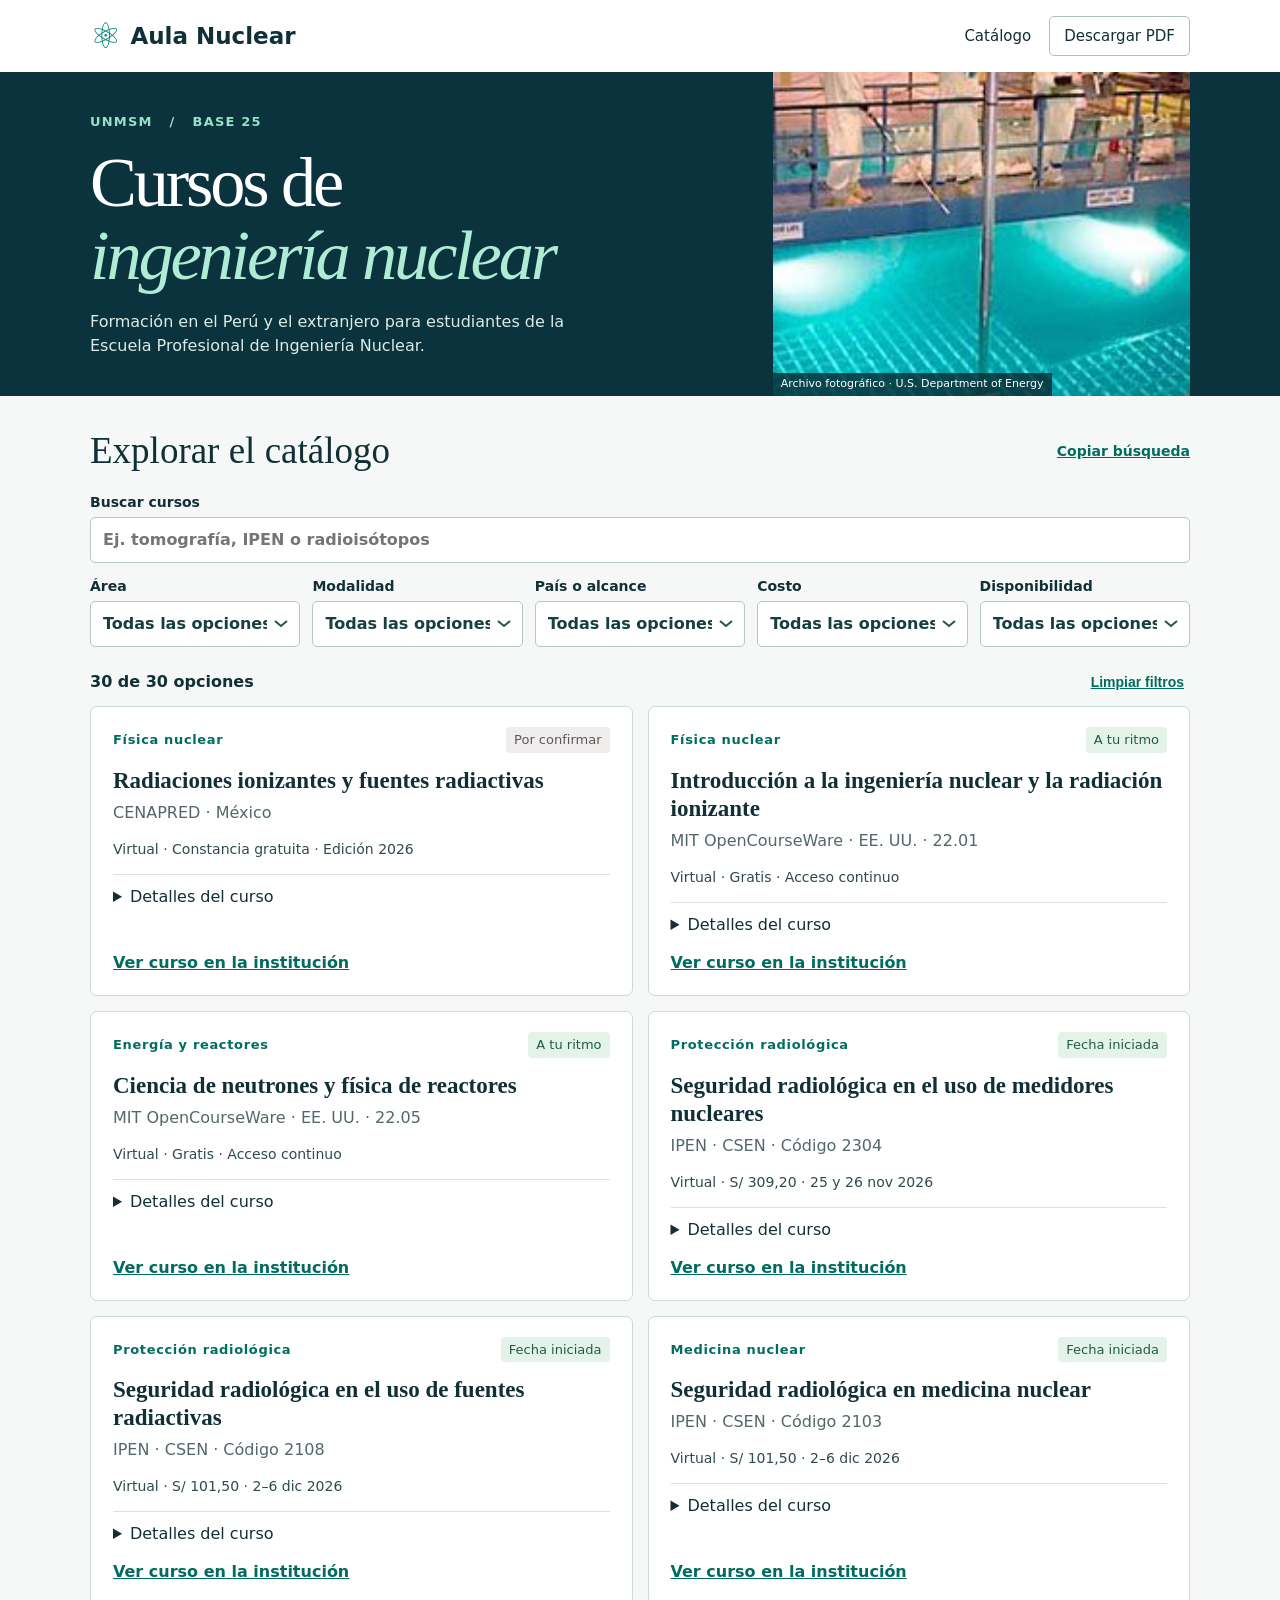
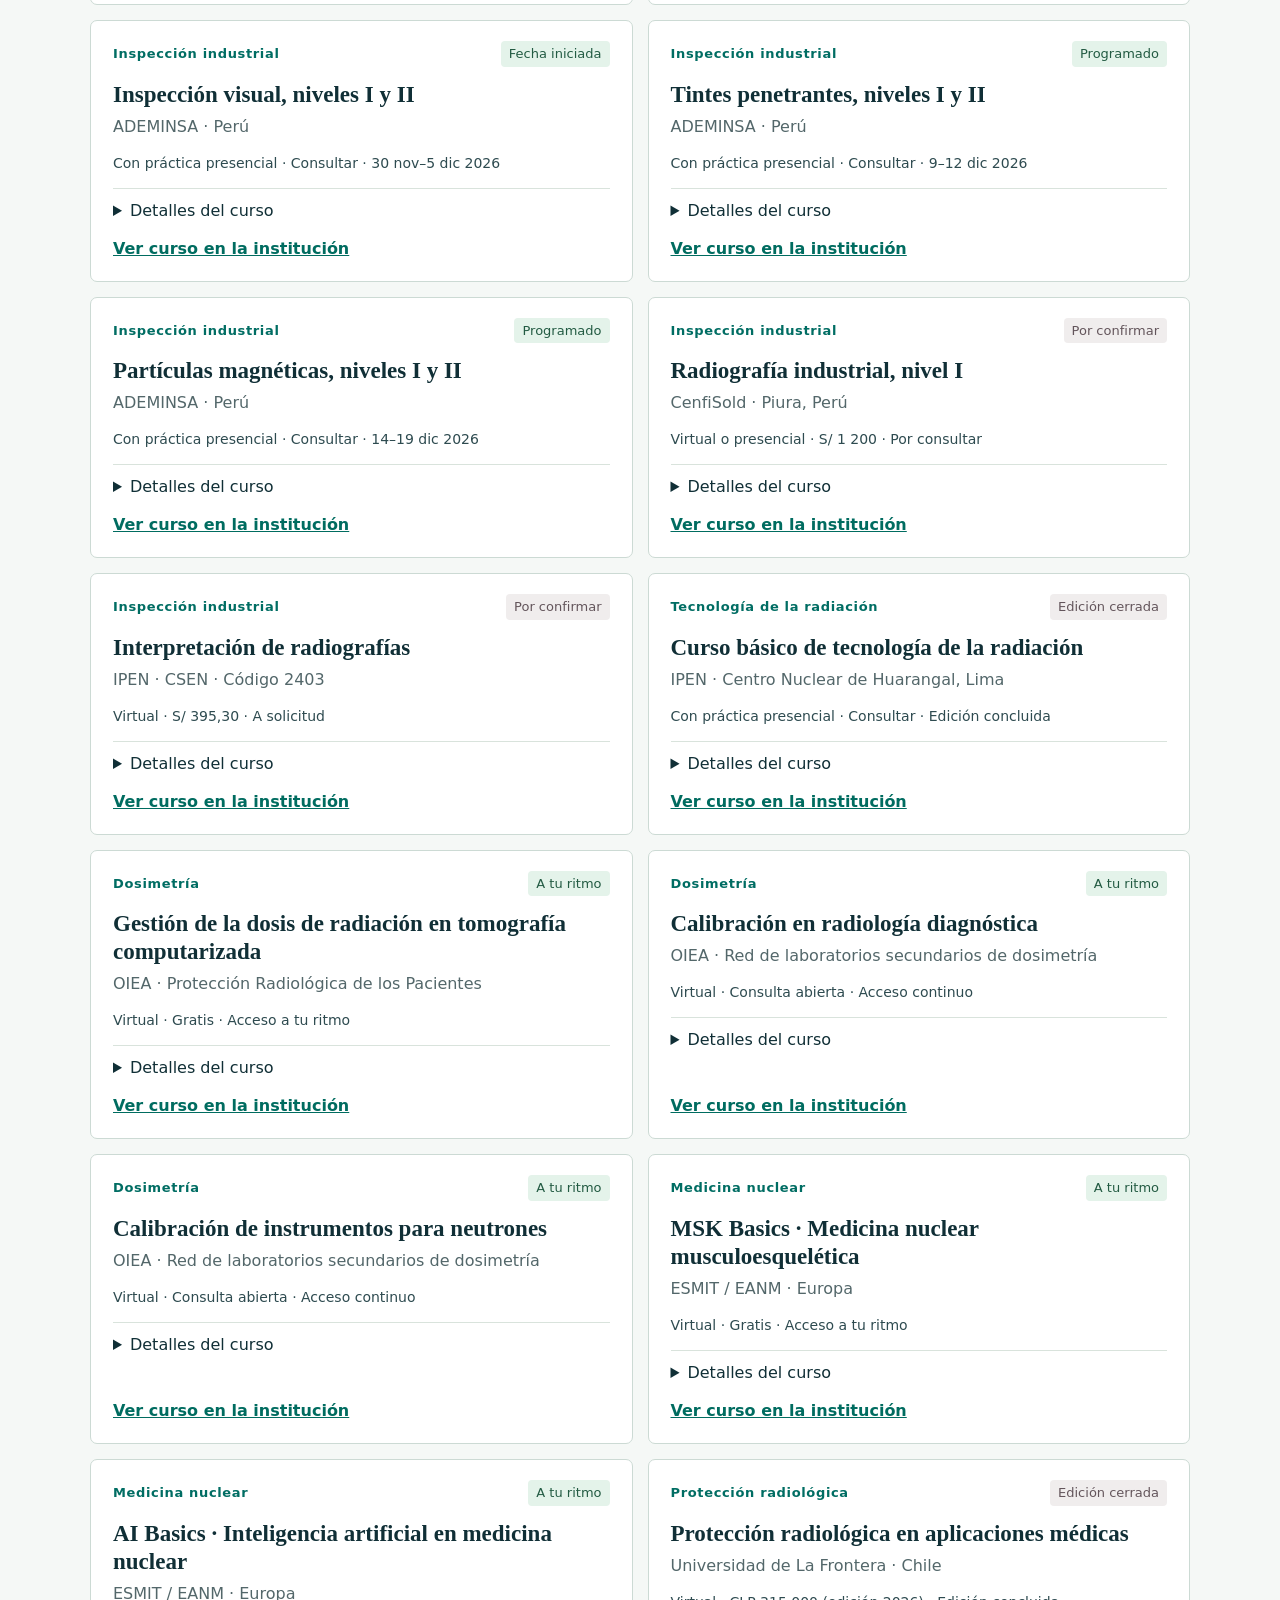
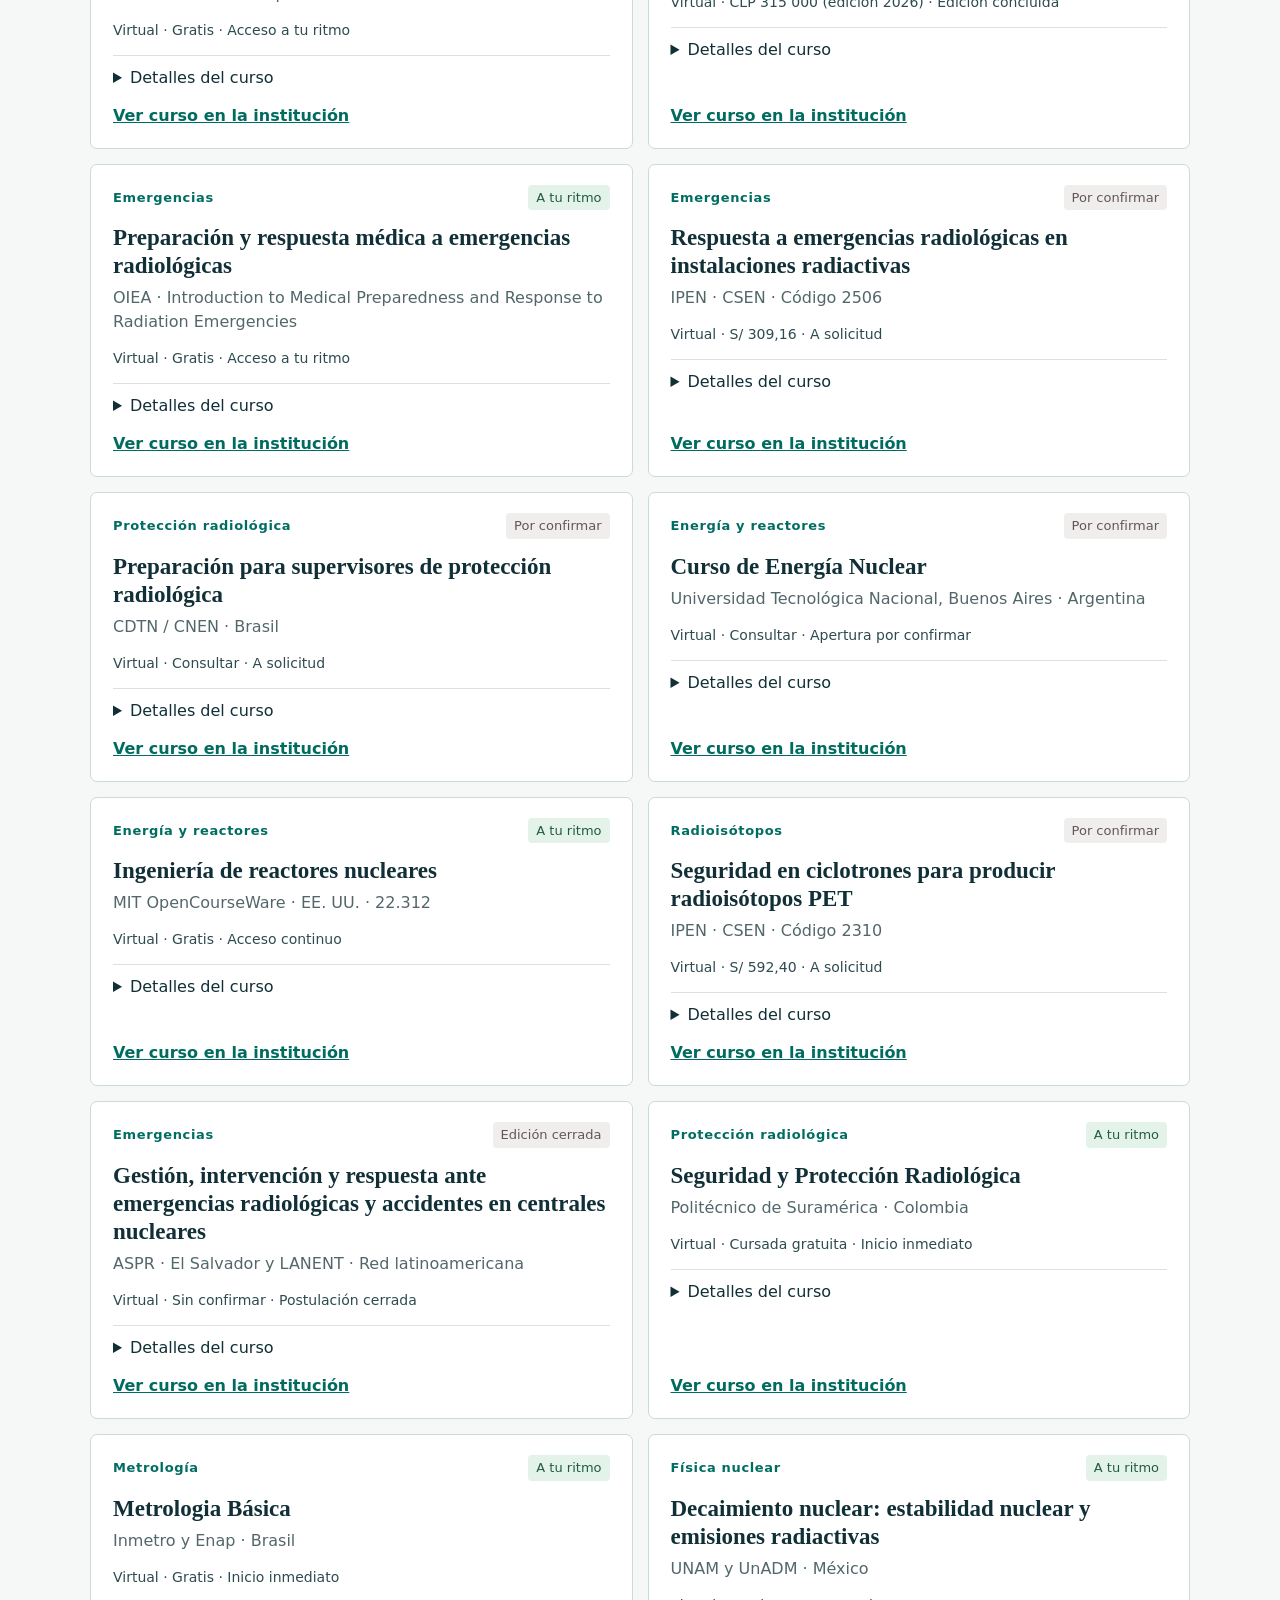
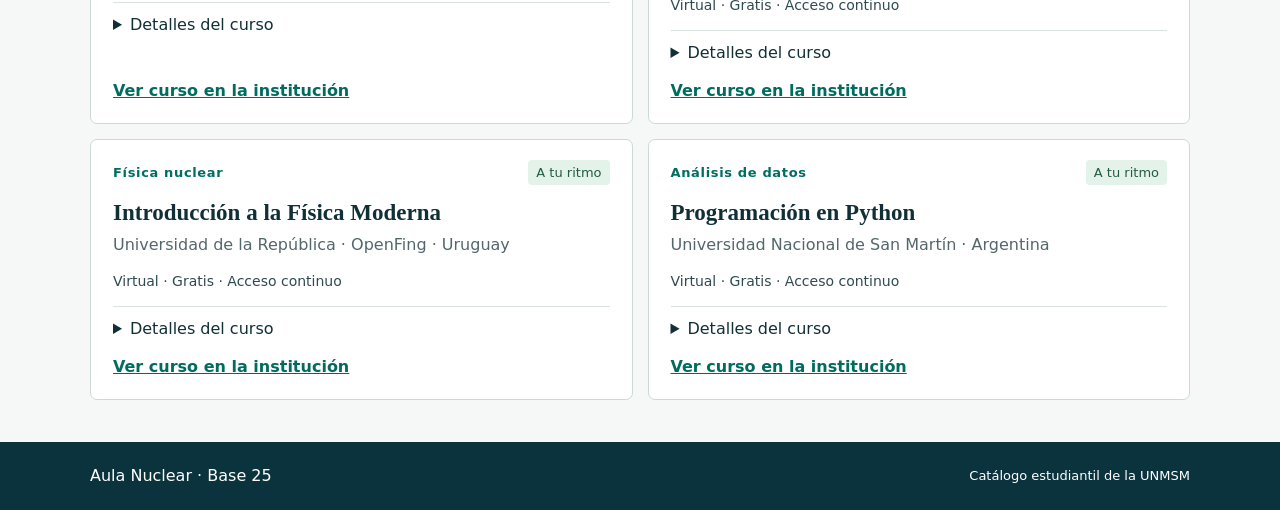
==== site/aula-nuclear/index.html @ 72f8f163 "Publicar el catálogo de cursos de Aula Nuclear · Base 25" ====
<!doctype html><html lang="es"><meta charset="utf-8"><meta name="viewport" content="width=device-width,initial-scale=1"><meta name="theme-color" content="#0b333e"><title>Aula Nuclear · Base 25 UNMSM</title><link rel="stylesheet" href="style.css">
<header><div class="wrap nav"><a href="./" class="brand"><span aria-hidden="true">⚛</span>Aula Nuclear</a><div><a href="#catalogo">Catálogo</a><a class="pdf" href="catalogo.pdf" download>Descargar PDF</a></div></div></header>
<main><section class="hero"><div class="wrap split"><div class="intro"><p class="kicker">UNMSM &nbsp; / &nbsp; BASE 25</p><h1>Cursos de<br><em>ingeniería nuclear</em></h1><p class="lead">Formación en el Perú y el extranjero para estudiantes de la Escuela Profesional de Ingeniería Nuclear.</p></div><figure><img src="pool.jpg" alt="Personal en una instalación nuclear junto a una piscina de combustible"><figcaption>Archivo fotográfico · U.S. Department of Energy</figcaption></figure></div></section>
<section class="wrap content" id="catalogo"><div class="heading"><h2>Explorar el catálogo</h2><a id="share" href="#catalogo">Copiar búsqueda</a></div><label class="query">Buscar cursos<input id="q" type="search" placeholder="Ej. tomografía, IPEN o radioisótopos" autocomplete="off"></label><div class="filters" id="filters"></div><div class="summary"><strong id="count" aria-live="polite">Cargando cursos…</strong><button id="clear">Limpiar filtros</button></div><div id="cards"></div><p id="feedback" role="status"></p></section></main><footer><div class="wrap">Aula Nuclear · Base 25 <span>Catálogo estudiantil de la UNMSM</span></div></footer>
<template id="card"><article><div class="meta"><span class="topic"></span><span class="status"></span></div><h3></h3><p class="org"></p><div class="facts"></div><details><summary>Detalles del curso</summary><p class="when"></p><p class="detail"></p><small></small></details><a class="go" target="_blank" rel="noopener">Ver curso en la institución</a></article></template><script type="module" src="app.js"></script></html>
---- site/aula-nuclear/style.css ----
*{box-sizing:border-box}html{scroll-behavior:smooth}body{margin:0;color:#102f36;background:#f5f8f6;font:16px/1.5 "DM Sans",system-ui,sans-serif}a{color:inherit}.wrap{max-width:1160px;margin:auto;padding:0 30px}.nav,.nav>div,.heading,.summary,.meta,footer .wrap{display:flex;align-items:center;justify-content:space-between;gap:18px}.nav{min-height:72px}.nav a{text-decoration:none;font-size:15px}.nav .brand{font-weight:750;font-size:23px;display:flex;align-items:center;gap:9px}.brand span{font-size:35px;color:#008378}.pdf{border:1px solid #aac0b9;border-radius:5px;padding:8px 14px}header{background:white}.hero{background:#0b333e;color:white}.split{display:grid;grid-template-columns:1.22fr .78fr;gap:30px}.intro{padding:40px 0 38px}.kicker,.topic{font-weight:750;letter-spacing:.09em;font-size:13px;color:#98e0c8}.kicker{margin:0 0 14px}h1,h2{font-family:Georgia,serif;font-weight:400;line-height:1.04}h1{font-size:clamp(42px,5.5vw,76px);margin:0;letter-spacing:-.045em}h1 em{font-weight:400;color:#b0ebd6}.lead{max-width:525px;color:#dbebe7;margin:18px 0 0}.split figure{margin:0;position:relative;overflow:hidden;background:#125465}.split img{display:block;width:100%;height:100%;position:absolute;object-fit:cover;object-position:50% 42%}figcaption{position:absolute;bottom:0;background:#092c35cc;font-size:11px;color:#fff;padding:3px 8px}.content{padding-top:36px;padding-bottom:42px}.heading h2{font-size:37px;margin:0}.heading a,.go,#clear{font-weight:650;color:#006c60}.query,.filters label{font-size:14px;font-weight:650}.query{display:block;margin-top:22px}input,select{font:inherit;font-size:16px;color:#173e42;background:white;border:1px solid #b6c8c3;border-radius:5px;padding:10px 12px;width:100%;margin-top:4px;min-height:45px}select{appearance:none;background:white url("data:image/svg+xml,%3Csvg xmlns='http://www.w3.org/2000/svg' width='16' height='10'%3E%3Cpath d='m2 2 6 5 6-5' fill='none' stroke='%23295350' stroke-width='2'/%3E%3C/svg%3E") no-repeat right 10px center;padding-right:32px}.filters{display:grid;grid-template-columns:repeat(5,minmax(0,1fr));gap:12px;margin-top:13px}.summary{margin:23px 0 12px}.summary button{background:transparent;border:0;font-size:14px;cursor:pointer;text-decoration:underline}#cards{display:grid;grid-template-columns:repeat(2,minmax(0,1fr));gap:15px}article{background:white;border:1px solid #ccdad4;border-radius:7px;padding:20px 22px;display:flex;flex-direction:column}.topic{color:#006d63;letter-spacing:.05em}.status{border-radius:4px;background:#e4f3ea;color:#235b43;font-size:13px;padding:3px 8px;text-align:center}.status.closed{background:#f0eded;color:#63555b}h3{font:600 23px/1.22 Georgia,serif;margin:14px 0 6px}.org{margin:0;color:#53676a}.facts{margin:14px 0;color:#2e4b50;font-size:14px}.go{margin-top:auto;padding-top:14px}details{border-top:1px solid #d9e3dc;padding-top:10px}summary{cursor:pointer}footer{padding:22px 0;background:#0b333e;color:white}footer span{font-size:13px}.heading a{font-size:14px}#feedback:empty{display:none}:focus-visible{outline:3px solid #07887b;outline-offset:2px}@media(max-width:720px){.wrap{padding-left:18px;padding-right:18px}.nav{min-height:58px}.nav>div>a:first-child{display:none}.split{grid-template-columns:1.6fr 1fr;gap:10px;padding-right:0}.intro{padding:24px 0}.lead{font-size:14px}.split figcaption{font-size:9px}h1{font-size:37px}.filters{grid-template-columns:1fr 1fr}.heading h2{font-size:30px}#cards{grid-template-columns:1fr}.content{padding-top:25px}.topic{font-size:12px}.pdf{padding:6px 9px}.nav .brand{font-size:20px}footer .wrap{display:block}footer span{display:block}}
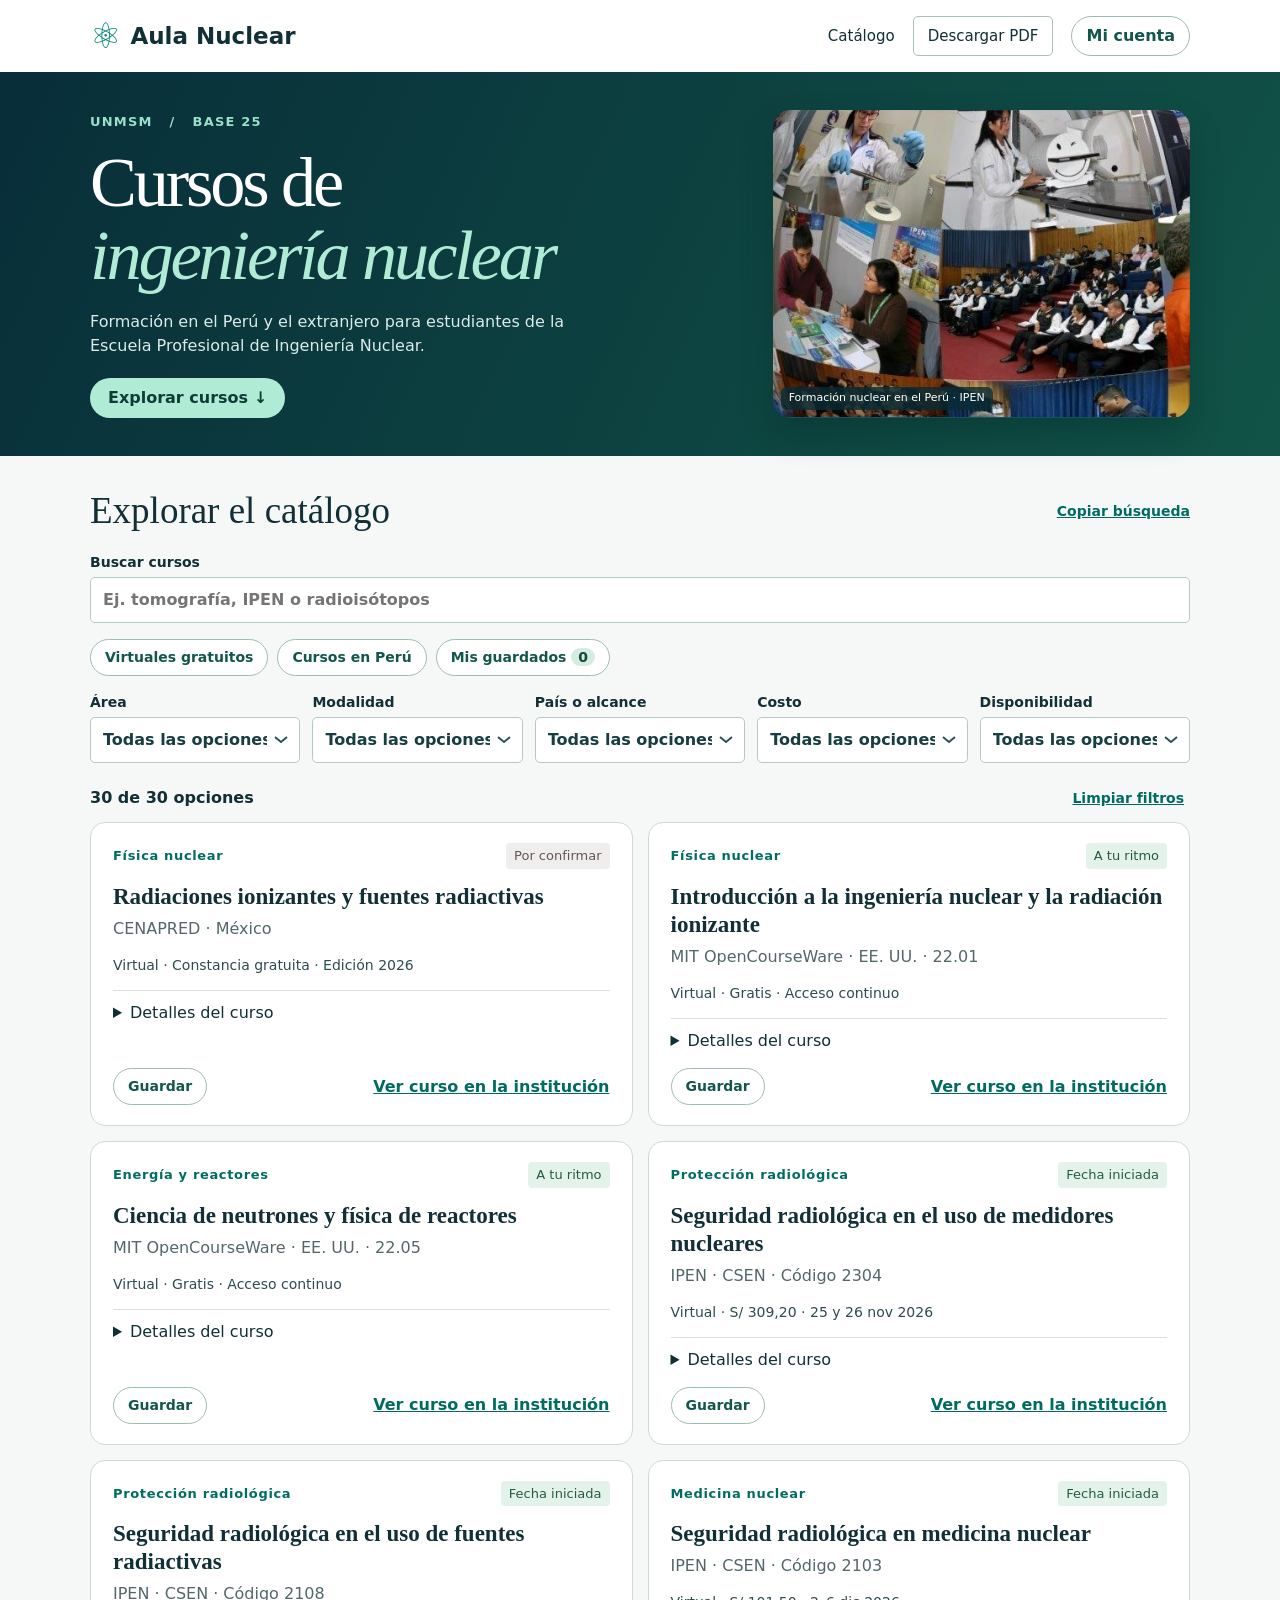
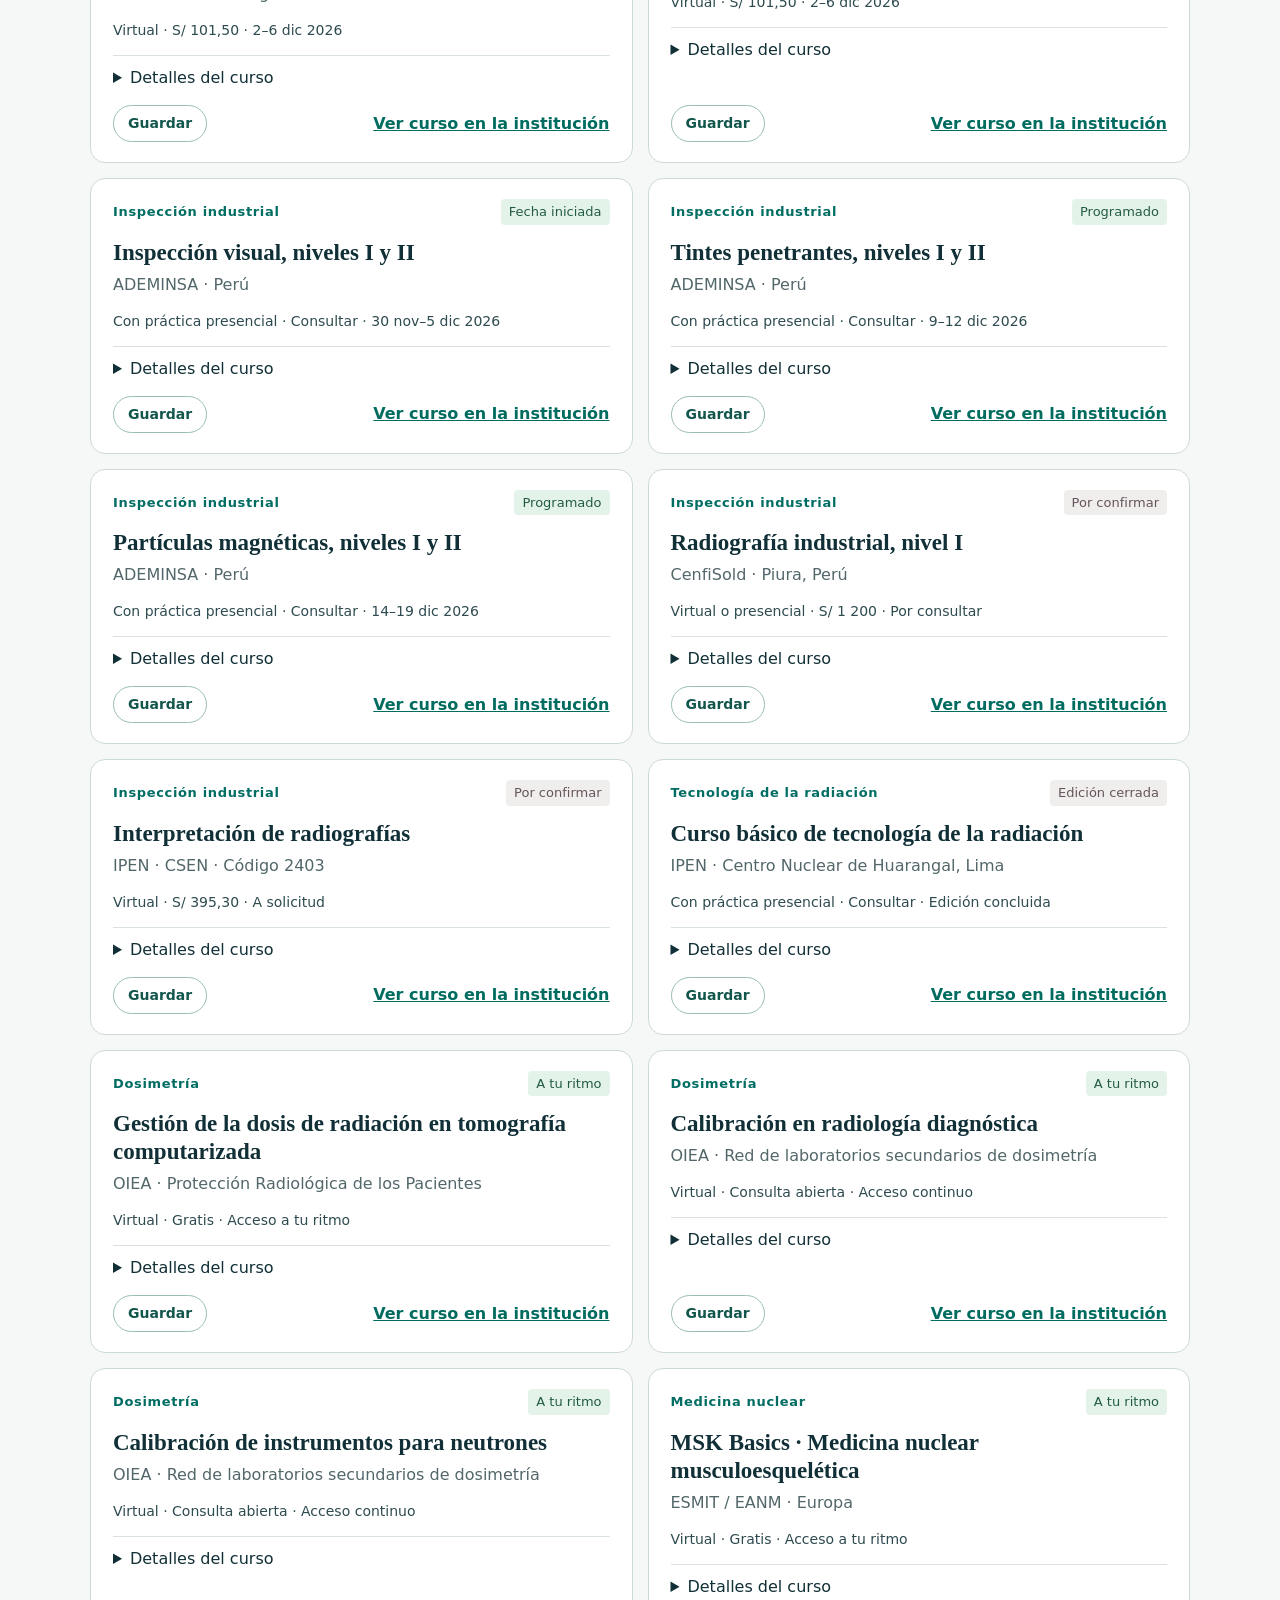
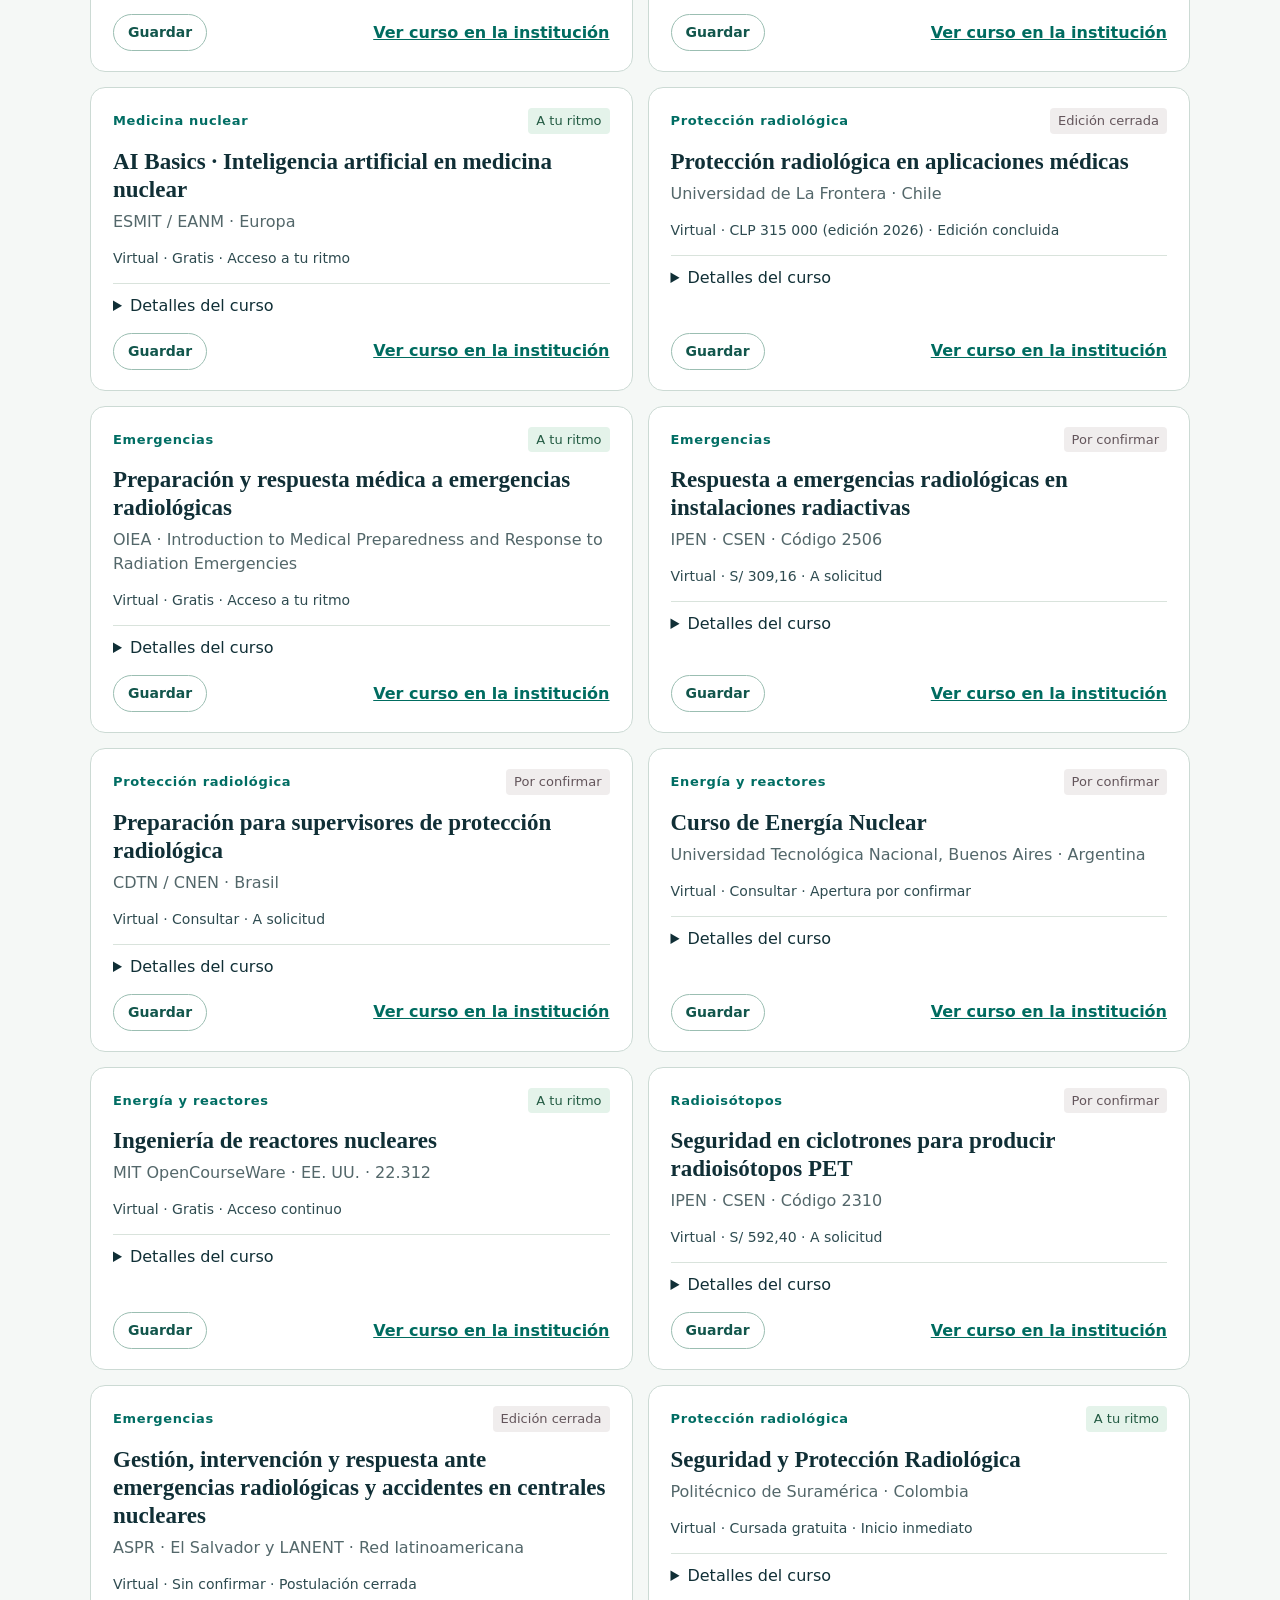
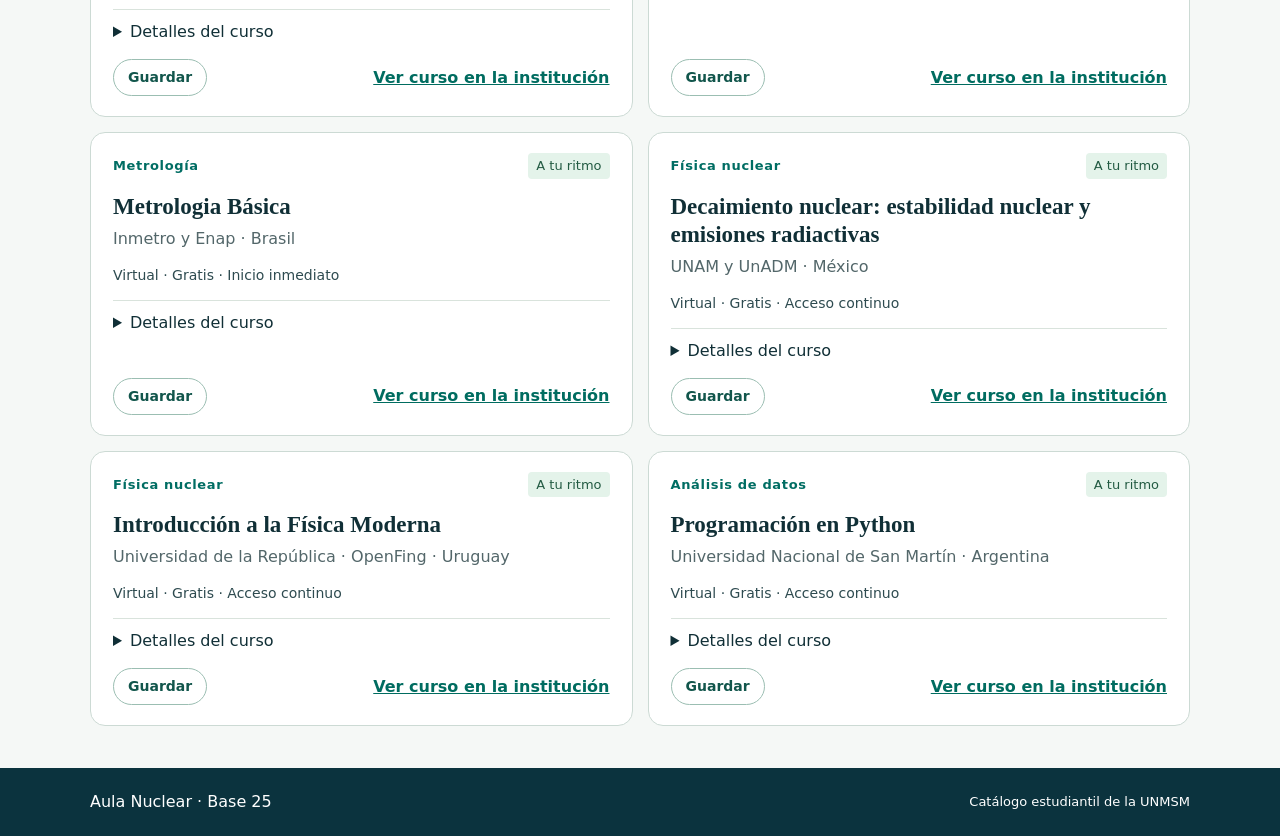
==== commit ab602d13: "Actualizar el banner y añadir animaciones, guardados y acceso opcional con Google" ====
--- a/site/aula-nuclear/index.html
+++ b/site/aula-nuclear/index.html
@@ -1,5 +1,6 @@
 <!doctype html><html lang="es"><meta charset="utf-8"><meta name="viewport" content="width=device-width,initial-scale=1"><meta name="theme-color" content="#0b333e"><title>Aula Nuclear · Base 25 UNMSM</title><link rel="stylesheet" href="style.css">
-<header><div class="wrap nav"><a href="./" class="brand"><span aria-hidden="true">⚛</span>Aula Nuclear</a><div><a href="#catalogo">Catálogo</a><a class="pdf" href="catalogo.pdf" download>Descargar PDF</a></div></div></header>
-<main><section class="hero"><div class="wrap split"><div class="intro"><p class="kicker">UNMSM &nbsp; / &nbsp; BASE 25</p><h1>Cursos de<br><em>ingeniería nuclear</em></h1><p class="lead">Formación en el Perú y el extranjero para estudiantes de la Escuela Profesional de Ingeniería Nuclear.</p></div><figure><img src="pool.jpg" alt="Personal en una instalación nuclear junto a una piscina de combustible"><figcaption>Archivo fotográfico · U.S. Department of Energy</figcaption></figure></div></section>
-<section class="wrap content" id="catalogo"><div class="heading"><h2>Explorar el catálogo</h2><a id="share" href="#catalogo">Copiar búsqueda</a></div><label class="query">Buscar cursos<input id="q" type="search" placeholder="Ej. tomografía, IPEN o radioisótopos" autocomplete="off"></label><div class="filters" id="filters"></div><div class="summary"><strong id="count" aria-live="polite">Cargando cursos…</strong><button id="clear">Limpiar filtros</button></div><div id="cards"></div><p id="feedback" role="status"></p></section></main><footer><div class="wrap">Aula Nuclear · Base 25 <span>Catálogo estudiantil de la UNMSM</span></div></footer>
-<template id="card"><article><div class="meta"><span class="topic"></span><span class="status"></span></div><h3></h3><p class="org"></p><div class="facts"></div><details><summary>Detalles del curso</summary><p class="when"></p><p class="detail"></p><small></small></details><a class="go" target="_blank" rel="noopener">Ver curso en la institución</a></article></template><script type="module" src="app.js"></script></html>
+<header><div class="wrap nav"><a href="./" class="brand"><span aria-hidden="true">⚛</span>Aula Nuclear</a><div><a href="#catalogo">Catálogo</a><a class="pdf" href="catalogo.pdf" download>Descargar PDF</a><button id="account-button" class="pill">Mi cuenta</button></div></div></header>
+<main><section class="hero"><div class="wrap split"><div class="intro"><p class="kicker">UNMSM &nbsp; / &nbsp; BASE 25</p><h1>Cursos de<br><em>ingeniería nuclear</em></h1><p class="lead">Formación en el Perú y el extranjero para estudiantes de la Escuela Profesional de Ingeniería Nuclear.</p><a class="explore" href="#catalogo">Explorar cursos ↓</a></div><figure><img src="formacion-ipen.jpg" alt="Mosaico de prácticas de laboratorio y actividades de formación del IPEN"><figcaption>Formación nuclear en el Perú · IPEN</figcaption></figure></div></section>
+<section class="wrap content" id="catalogo"><div class="heading"><h2>Explorar el catálogo</h2><a id="share" href="#catalogo">Copiar búsqueda</a></div><label class="query">Buscar cursos<input id="q" type="search" placeholder="Ej. tomografía, IPEN o radioisótopos" autocomplete="off"></label><div class="presets" aria-label="Selecciones rápidas"><button data-preset="virtual">Virtuales gratuitos</button><button data-preset="peru">Cursos en Perú</button><button id="saved-only" aria-pressed="false">Mis guardados <span id="saved-count">0</span></button></div><div class="filters" id="filters"></div><div class="summary"><strong id="count" aria-live="polite">Cargando cursos…</strong><button id="clear">Limpiar filtros</button></div><div id="cards"></div><p id="feedback" role="status"></p></section></main><footer><div class="wrap">Aula Nuclear · Base 25 <span>Catálogo estudiantil de la UNMSM</span></div></footer>
+<template id="card"><article><div class="meta"><span class="topic"></span><span class="status"></span></div><h3></h3><p class="org"></p><div class="facts"></div><details><summary>Detalles del curso</summary><p class="when"></p><p class="detail"></p><small></small></details><div class="actions"><button class="save" aria-pressed="false">Guardar</button><a class="go" target="_blank" rel="noopener">Ver curso en la institución</a></div></article></template><dialog id="cuenta" aria-labelledby="account-title"><div class="dialog-head"><h2 id="account-title">Mi cuenta</h2><button id="close-account" aria-label="Cerrar">×</button></div><p id="auth-message" role="status">El ingreso con Google está pendiente de activación. Ya puedes guardar cursos en este dispositivo como visitante.</p><button id="google" disabled>Continuar con Google</button><button id="sign-out" hidden>Cerrar sesión</button></dialog><script type="module" src="account.js"></script><script type="module" src="app.js"></script></html>
+
--- a/site/aula-nuclear/style.css
+++ b/site/aula-nuclear/style.css
@@ -1 +1,8 @@
 *{box-sizing:border-box}html{scroll-behavior:smooth}body{margin:0;color:#102f36;background:#f5f8f6;font:16px/1.5 "DM Sans",system-ui,sans-serif}a{color:inherit}.wrap{max-width:1160px;margin:auto;padding:0 30px}.nav,.nav>div,.heading,.summary,.meta,footer .wrap{display:flex;align-items:center;justify-content:space-between;gap:18px}.nav{min-height:72px}.nav a{text-decoration:none;font-size:15px}.nav .brand{font-weight:750;font-size:23px;display:flex;align-items:center;gap:9px}.brand span{font-size:35px;color:#008378}.pdf{border:1px solid #aac0b9;border-radius:5px;padding:8px 14px}header{background:white}.hero{background:#0b333e;color:white}.split{display:grid;grid-template-columns:1.22fr .78fr;gap:30px}.intro{padding:40px 0 38px}.kicker,.topic{font-weight:750;letter-spacing:.09em;font-size:13px;color:#98e0c8}.kicker{margin:0 0 14px}h1,h2{font-family:Georgia,serif;font-weight:400;line-height:1.04}h1{font-size:clamp(42px,5.5vw,76px);margin:0;letter-spacing:-.045em}h1 em{font-weight:400;color:#b0ebd6}.lead{max-width:525px;color:#dbebe7;margin:18px 0 0}.split figure{margin:0;position:relative;overflow:hidden;background:#125465}.split img{display:block;width:100%;height:100%;position:absolute;object-fit:cover;object-position:50% 42%}figcaption{position:absolute;bottom:0;background:#092c35cc;font-size:11px;color:#fff;padding:3px 8px}.content{padding-top:36px;padding-bottom:42px}.heading h2{font-size:37px;margin:0}.heading a,.go,#clear{font-weight:650;color:#006c60}.query,.filters label{font-size:14px;font-weight:650}.query{display:block;margin-top:22px}input,select{font:inherit;font-size:16px;color:#173e42;background:white;border:1px solid #b6c8c3;border-radius:5px;padding:10px 12px;width:100%;margin-top:4px;min-height:45px}select{appearance:none;background:white url("data:image/svg+xml,%3Csvg xmlns='http://www.w3.org/2000/svg' width='16' height='10'%3E%3Cpath d='m2 2 6 5 6-5' fill='none' stroke='%23295350' stroke-width='2'/%3E%3C/svg%3E") no-repeat right 10px center;padding-right:32px}.filters{display:grid;grid-template-columns:repeat(5,minmax(0,1fr));gap:12px;margin-top:13px}.summary{margin:23px 0 12px}.summary button{background:transparent;border:0;font-size:14px;cursor:pointer;text-decoration:underline}#cards{display:grid;grid-template-columns:repeat(2,minmax(0,1fr));gap:15px}article{background:white;border:1px solid #ccdad4;border-radius:7px;padding:20px 22px;display:flex;flex-direction:column}.topic{color:#006d63;letter-spacing:.05em}.status{border-radius:4px;background:#e4f3ea;color:#235b43;font-size:13px;padding:3px 8px;text-align:center}.status.closed{background:#f0eded;color:#63555b}h3{font:600 23px/1.22 Georgia,serif;margin:14px 0 6px}.org{margin:0;color:#53676a}.facts{margin:14px 0;color:#2e4b50;font-size:14px}.go{margin-top:auto;padding-top:14px}details{border-top:1px solid #d9e3dc;padding-top:10px}summary{cursor:pointer}footer{padding:22px 0;background:#0b333e;color:white}footer span{font-size:13px}.heading a{font-size:14px}#feedback:empty{display:none}:focus-visible{outline:3px solid #07887b;outline-offset:2px}@media(max-width:720px){.wrap{padding-left:18px;padding-right:18px}.nav{min-height:58px}.nav>div>a:first-child{display:none}.split{grid-template-columns:1.6fr 1fr;gap:10px;padding-right:0}.intro{padding:24px 0}.lead{font-size:14px}.split figcaption{font-size:9px}h1{font-size:37px}.filters{grid-template-columns:1fr 1fr}.heading h2{font-size:30px}#cards{grid-template-columns:1fr}.content{padding-top:25px}.topic{font-size:12px}.pdf{padding:6px 9px}.nav .brand{font-size:20px}footer .wrap{display:block}footer span{display:block}}
+
+
+button{font:inherit;cursor:pointer}.pill,.presets button,.save,.dialog-head button,#google,#sign-out{border:1px solid #9bbeb2;background:white;color:#12564c;border-radius:999px;padding:7px 14px;font-weight:650}.hero{background:linear-gradient(115deg,#082e39,#115347)}.split{align-items:center}.split figure{border-radius:18px;min-height:225px;height:80%;box-shadow:0 16px 32px #04282355}.split img{object-position:center;animation:banner-in 1s ease-out both}figcaption{bottom:8px;left:8px;border-radius:6px}.explore{display:inline-block;margin-top:20px;padding:8px 18px;background:#b0ebd6;color:#103c38;border-radius:99px;text-decoration:none;font-weight:700}.intro{animation:intro-in .6s ease-out both}.presets,.actions,.dialog-head{display:flex;align-items:center;gap:9px;flex-wrap:wrap}.presets{margin:16px 0}.presets button,.save{font-size:14px}.presets [aria-pressed=true],.save[aria-pressed=true]{background:#116152;color:#fff}.presets span{background:#d5ece1;color:#14483c;padding:1px 7px;border-radius:9px}.actions{margin-top:auto;padding-top:15px;justify-content:space-between}.actions .go{margin:0;padding:0}.save:active,.presets button:active{transform:scale(.95)}article{border-radius:15px;animation:card-in .32s ease-out var(--delay,0ms) backwards;transition:box-shadow .2s,translate .2s}details[open] p{animation:intro-in .22s ease-out}.dialog-head{justify-content:space-between}.dialog-head h2{font-size:32px;margin:0}.dialog-head button{font-size:20px}dialog{border:1px solid #bdd0c9;width:min(410px,92vw);padding:24px;border-radius:18px;color:#133d3c}dialog[open]{animation:intro-in .22s ease-out}dialog::backdrop{background:#062b32a8}#google:disabled{color:#566560;background:#edf1ee;cursor:default}
+@media(hover:hover){article:hover{translate:0 -3px;box-shadow:0 10px 24px #214b3f15}.explore:hover,.pill:hover,.presets button:hover,.save:hover{box-shadow:0 0 0 2px #76b7a4}}
+@keyframes card-in{from{opacity:0;transform:translateY(9px)}to{opacity:1;transform:none}}@keyframes banner-in{from{transform:scale(1.06);opacity:.65}to{transform:none;opacity:1}}@keyframes intro-in{from{opacity:0;transform:translateY(5px)}to{opacity:1;transform:none}}
+@media(max-width:720px){.split{display:flex;flex-direction:column;align-items:stretch;gap:0;padding-right:18px;padding-bottom:18px}.split figure{min-height:0;height:auto;aspect-ratio:2.3}.nav>div{gap:5px}.nav .pdf{font-size:13px}.pill{padding:6px 10px;font-size:14px}.intro{padding-bottom:18px}.presets{gap:6px}.presets button{padding:7px 10px}.nav{gap:4px}}
+@media(prefers-reduced-motion:reduce){*,*::before,*::after{animation:none!important;transition:none!important;scroll-behavior:auto!important;translate:none!important}}
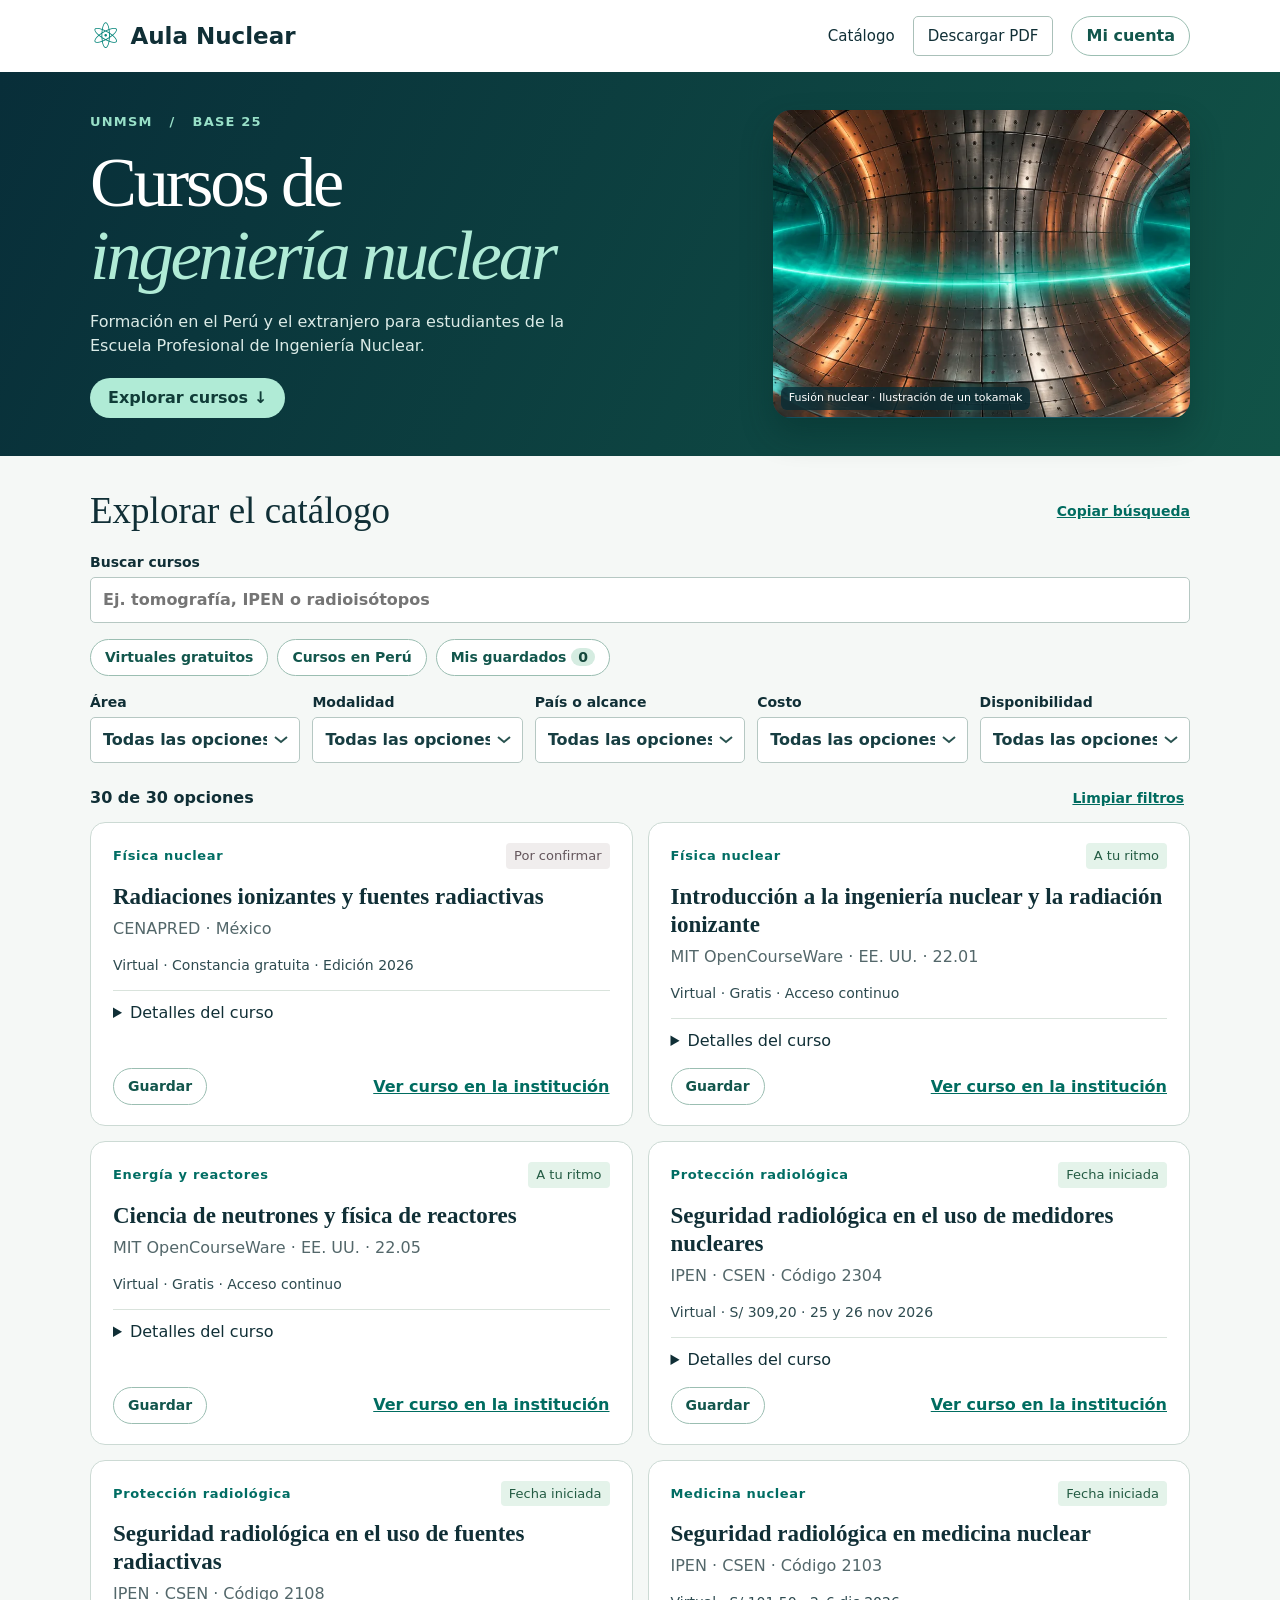
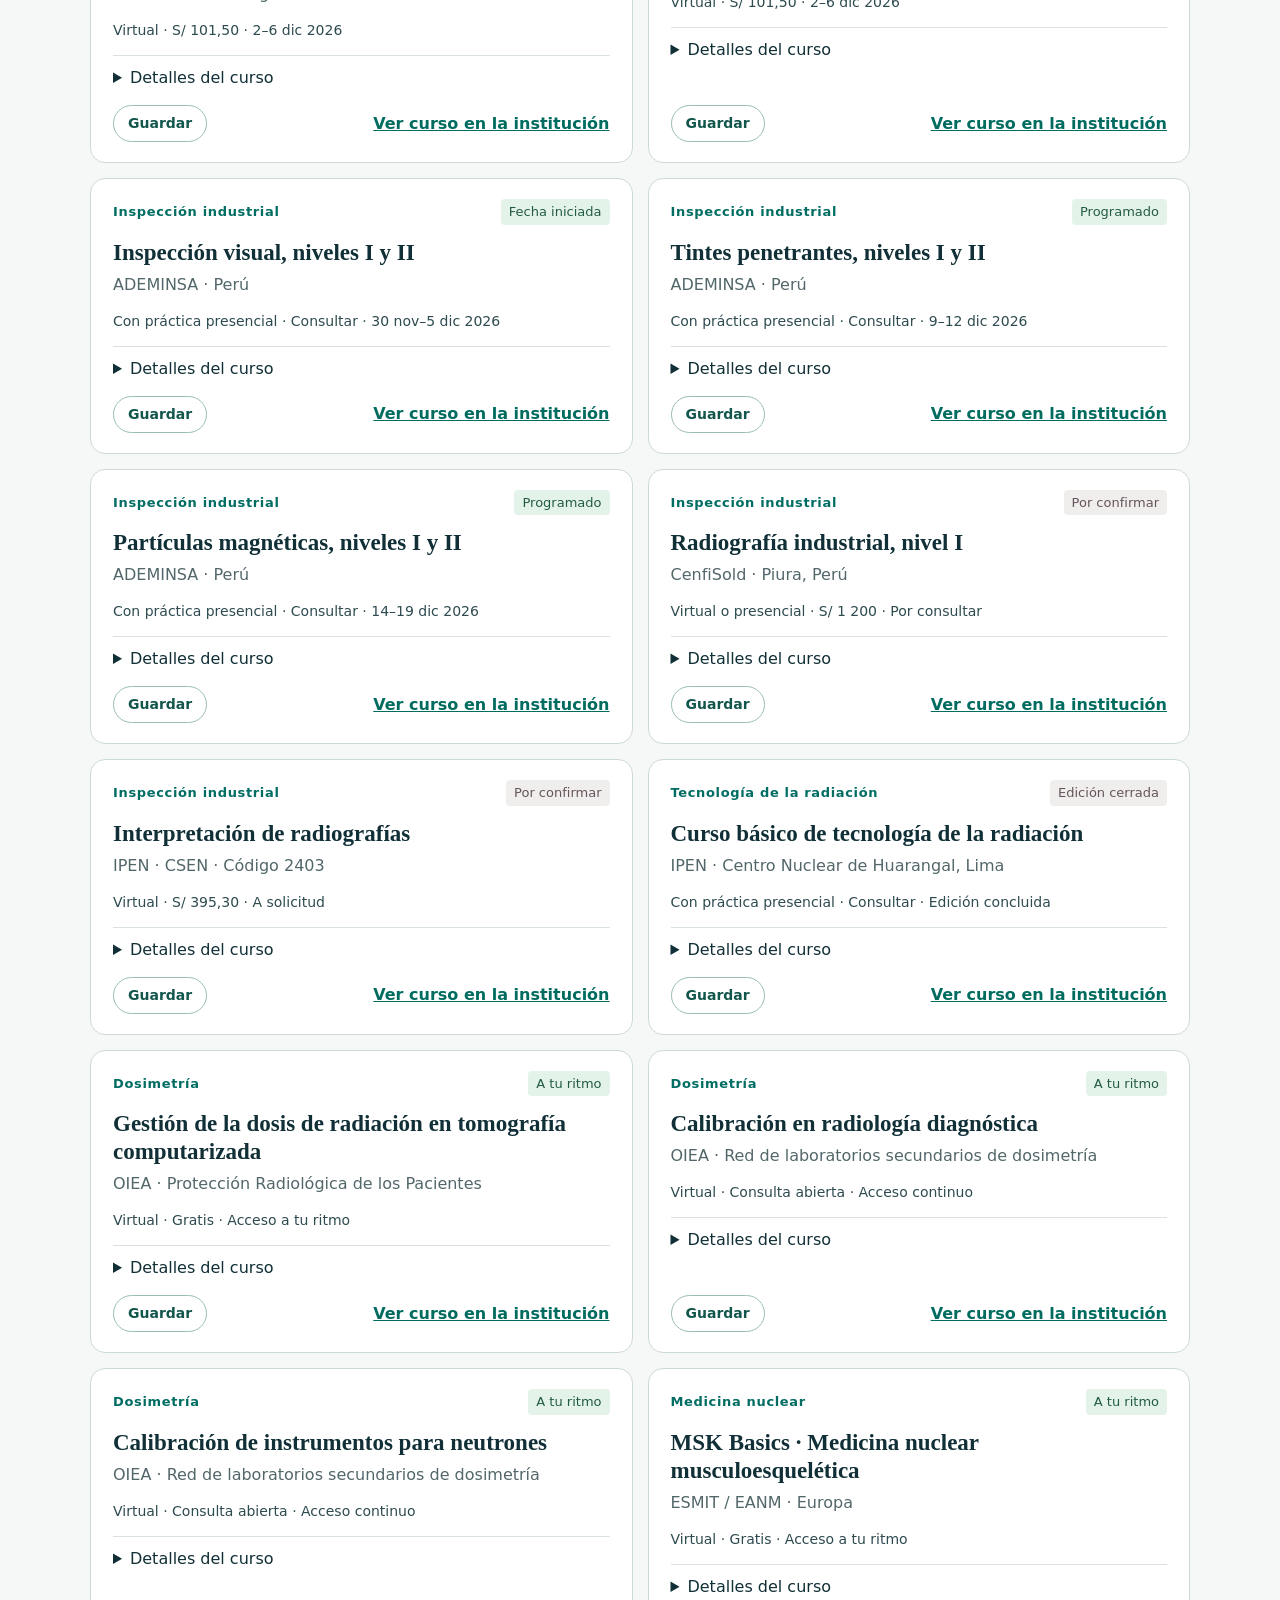
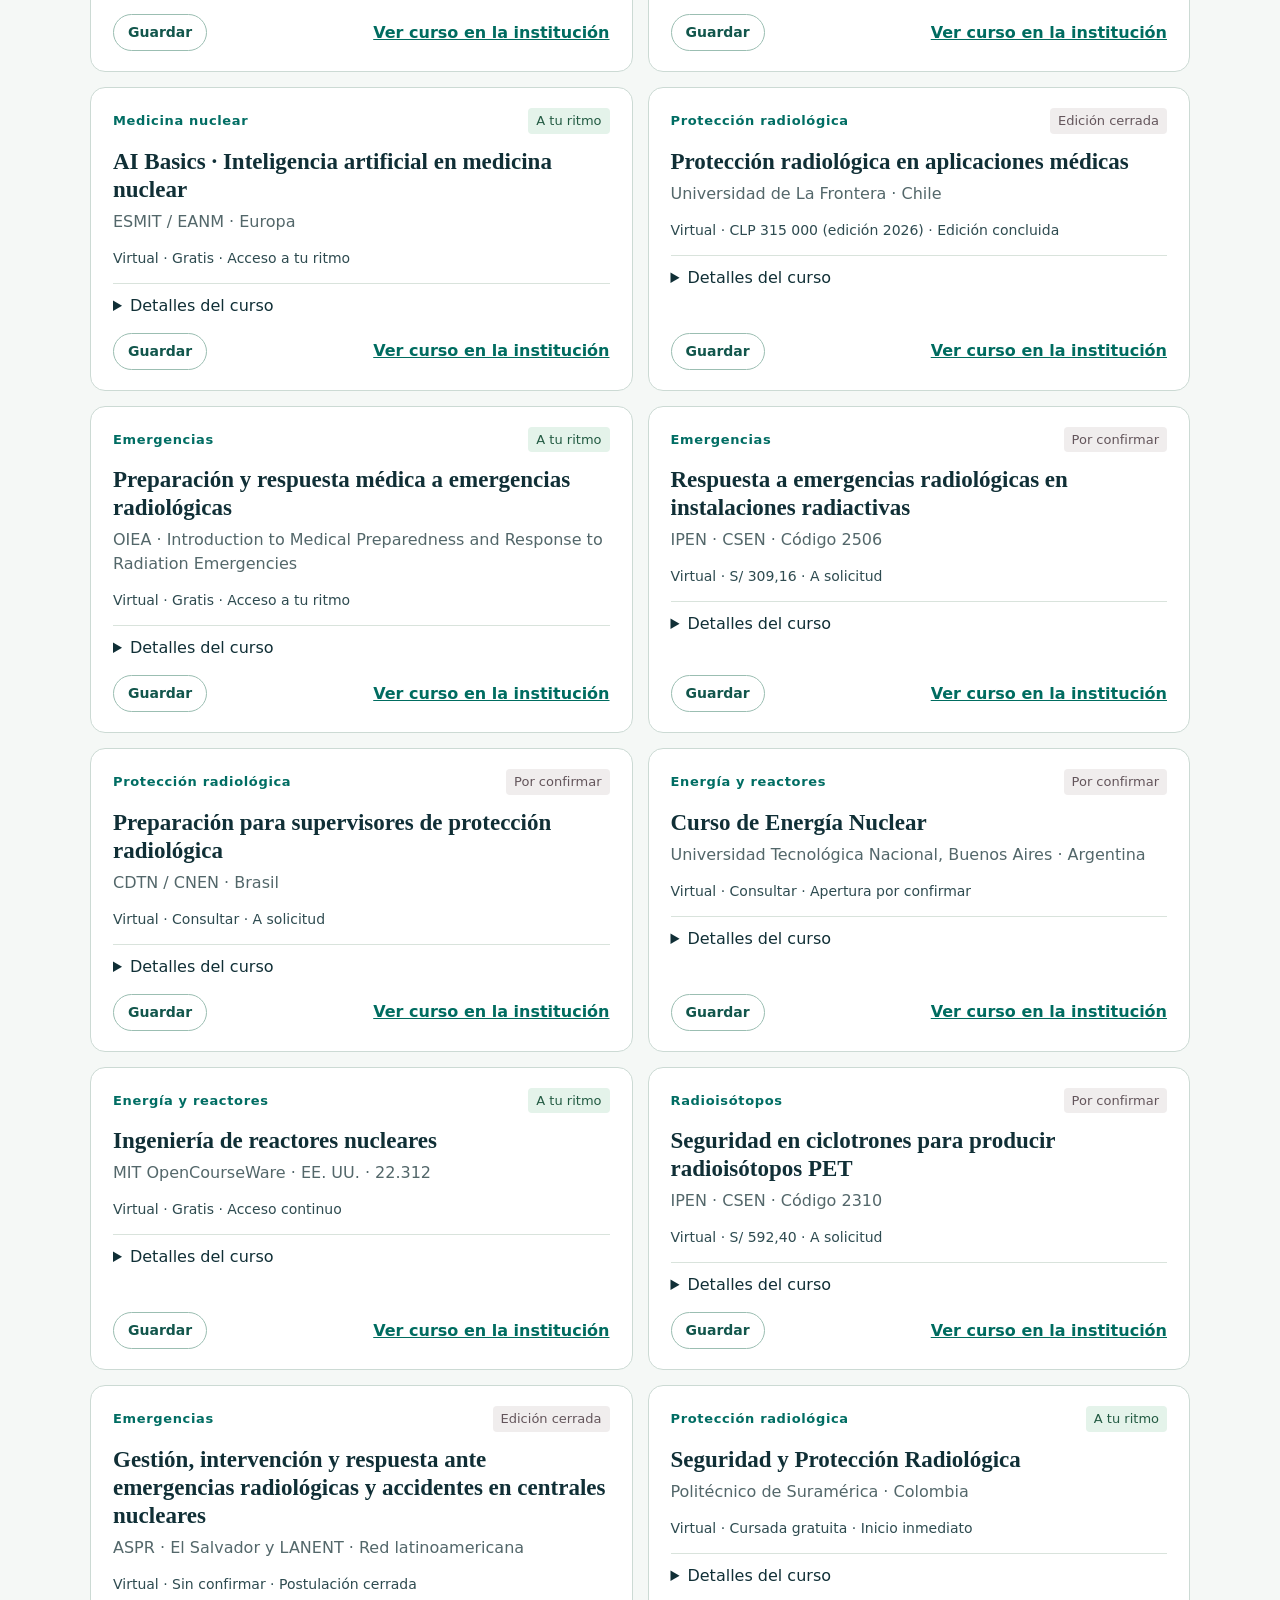
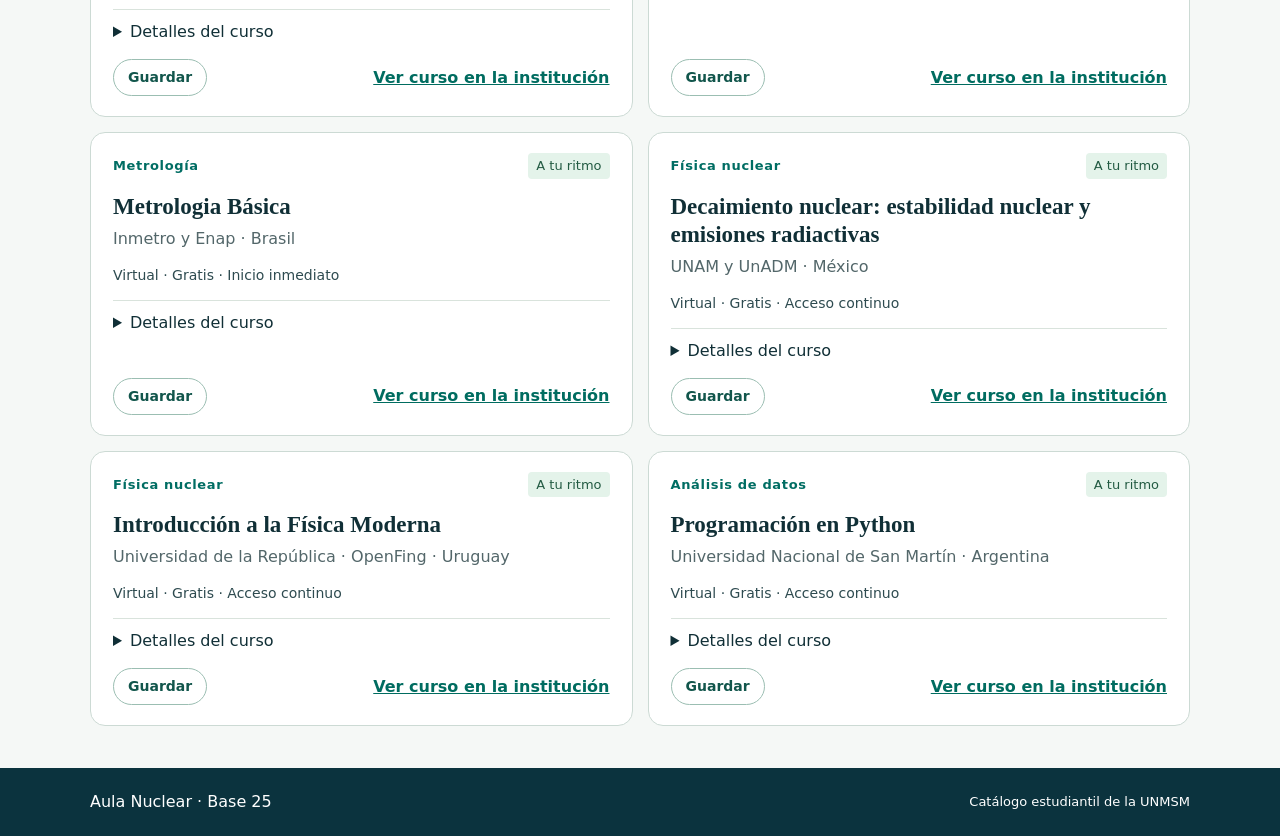
==== commit 1b342f7a: "Cambiar la portada de Aula Nuclear por una panorámica de fusión" ====
--- a/site/aula-nuclear/index.html
+++ b/site/aula-nuclear/index.html
@@ -1,6 +1,6 @@
 <!doctype html><html lang="es"><meta charset="utf-8"><meta name="viewport" content="width=device-width,initial-scale=1"><meta name="theme-color" content="#0b333e"><title>Aula Nuclear · Base 25 UNMSM</title><link rel="stylesheet" href="style.css">
 <header><div class="wrap nav"><a href="./" class="brand"><span aria-hidden="true">⚛</span>Aula Nuclear</a><div><a href="#catalogo">Catálogo</a><a class="pdf" href="catalogo.pdf" download>Descargar PDF</a><button id="account-button" class="pill">Mi cuenta</button></div></div></header>
-<main><section class="hero"><div class="wrap split"><div class="intro"><p class="kicker">UNMSM &nbsp; / &nbsp; BASE 25</p><h1>Cursos de<br><em>ingeniería nuclear</em></h1><p class="lead">Formación en el Perú y el extranjero para estudiantes de la Escuela Profesional de Ingeniería Nuclear.</p><a class="explore" href="#catalogo">Explorar cursos ↓</a></div><figure><img src="formacion-ipen.jpg" alt="Mosaico de prácticas de laboratorio y actividades de formación del IPEN"><figcaption>Formación nuclear en el Perú · IPEN</figcaption></figure></div></section>
+<main><section class="hero"><div class="wrap split"><div class="intro"><p class="kicker">UNMSM &nbsp; / &nbsp; BASE 25</p><h1>Cursos de<br><em>ingeniería nuclear</em></h1><p class="lead">Formación en el Perú y el extranjero para estudiantes de la Escuela Profesional de Ingeniería Nuclear.</p><a class="explore" href="#catalogo">Explorar cursos ↓</a></div><figure><img src="tokamak-panorama.webp" width="1400" height="584" fetchpriority="high" alt="Ilustración del interior de un tokamak con un anillo turquesa de plasma"><figcaption>Fusión nuclear · Ilustración de un tokamak</figcaption></figure></div></section>
 <section class="wrap content" id="catalogo"><div class="heading"><h2>Explorar el catálogo</h2><a id="share" href="#catalogo">Copiar búsqueda</a></div><label class="query">Buscar cursos<input id="q" type="search" placeholder="Ej. tomografía, IPEN o radioisótopos" autocomplete="off"></label><div class="presets" aria-label="Selecciones rápidas"><button data-preset="virtual">Virtuales gratuitos</button><button data-preset="peru">Cursos en Perú</button><button id="saved-only" aria-pressed="false">Mis guardados <span id="saved-count">0</span></button></div><div class="filters" id="filters"></div><div class="summary"><strong id="count" aria-live="polite">Cargando cursos…</strong><button id="clear">Limpiar filtros</button></div><div id="cards"></div><p id="feedback" role="status"></p></section></main><footer><div class="wrap">Aula Nuclear · Base 25 <span>Catálogo estudiantil de la UNMSM</span></div></footer>
 <template id="card"><article><div class="meta"><span class="topic"></span><span class="status"></span></div><h3></h3><p class="org"></p><div class="facts"></div><details><summary>Detalles del curso</summary><p class="when"></p><p class="detail"></p><small></small></details><div class="actions"><button class="save" aria-pressed="false">Guardar</button><a class="go" target="_blank" rel="noopener">Ver curso en la institución</a></div></article></template><dialog id="cuenta" aria-labelledby="account-title"><div class="dialog-head"><h2 id="account-title">Mi cuenta</h2><button id="close-account" aria-label="Cerrar">×</button></div><p id="auth-message" role="status">El ingreso con Google está pendiente de activación. Ya puedes guardar cursos en este dispositivo como visitante.</p><button id="google" disabled>Continuar con Google</button><button id="sign-out" hidden>Cerrar sesión</button></dialog><script type="module" src="account.js"></script><script type="module" src="app.js"></script></html>
 
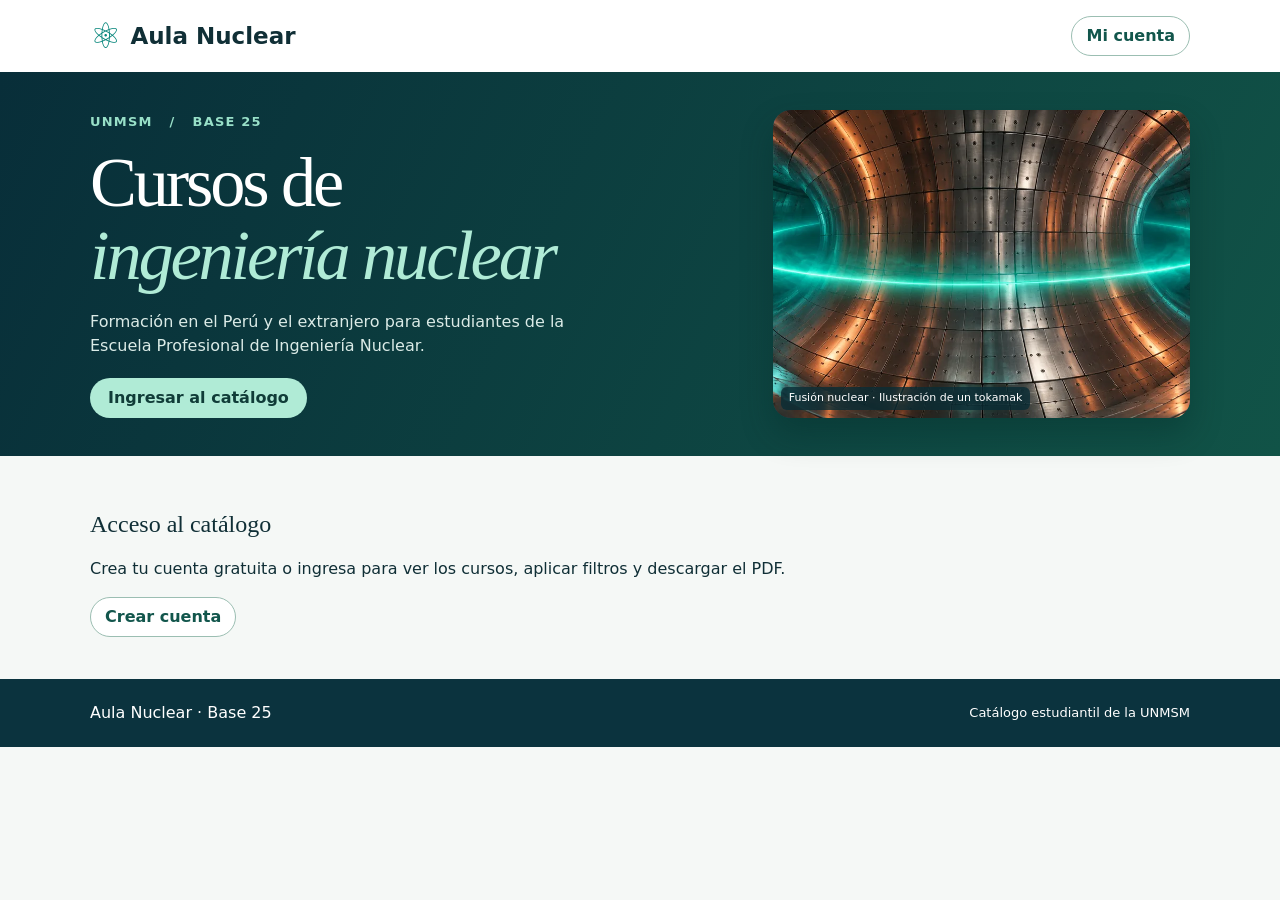
==== commit c9c1fb70: "Exigir cuentas de Aula Nuclear para consultar y descargar el catálogo" ====
--- a/site/aula-nuclear/index.html
+++ b/site/aula-nuclear/index.html
@@ -1,6 +1,6 @@
 <!doctype html><html lang="es"><meta charset="utf-8"><meta name="viewport" content="width=device-width,initial-scale=1"><meta name="theme-color" content="#0b333e"><title>Aula Nuclear · Base 25 UNMSM</title><link rel="stylesheet" href="style.css">
-<header><div class="wrap nav"><a href="./" class="brand"><span aria-hidden="true">⚛</span>Aula Nuclear</a><div><a href="#catalogo">Catálogo</a><a class="pdf" href="catalogo.pdf" download>Descargar PDF</a><button id="account-button" class="pill">Mi cuenta</button></div></div></header>
-<main><section class="hero"><div class="wrap split"><div class="intro"><p class="kicker">UNMSM &nbsp; / &nbsp; BASE 25</p><h1>Cursos de<br><em>ingeniería nuclear</em></h1><p class="lead">Formación en el Perú y el extranjero para estudiantes de la Escuela Profesional de Ingeniería Nuclear.</p><a class="explore" href="#catalogo">Explorar cursos ↓</a></div><figure><img src="tokamak-panorama.webp" width="1400" height="584" fetchpriority="high" alt="Ilustración del interior de un tokamak con un anillo turquesa de plasma"><figcaption>Fusión nuclear · Ilustración de un tokamak</figcaption></figure></div></section>
-<section class="wrap content" id="catalogo"><div class="heading"><h2>Explorar el catálogo</h2><a id="share" href="#catalogo">Copiar búsqueda</a></div><label class="query">Buscar cursos<input id="q" type="search" placeholder="Ej. tomografía, IPEN o radioisótopos" autocomplete="off"></label><div class="presets" aria-label="Selecciones rápidas"><button data-preset="virtual">Virtuales gratuitos</button><button data-preset="peru">Cursos en Perú</button><button id="saved-only" aria-pressed="false">Mis guardados <span id="saved-count">0</span></button></div><div class="filters" id="filters"></div><div class="summary"><strong id="count" aria-live="polite">Cargando cursos…</strong><button id="clear">Limpiar filtros</button></div><div id="cards"></div><p id="feedback" role="status"></p></section></main><footer><div class="wrap">Aula Nuclear · Base 25 <span>Catálogo estudiantil de la UNMSM</span></div></footer>
-<template id="card"><article><div class="meta"><span class="topic"></span><span class="status"></span></div><h3></h3><p class="org"></p><div class="facts"></div><details><summary>Detalles del curso</summary><p class="when"></p><p class="detail"></p><small></small></details><div class="actions"><button class="save" aria-pressed="false">Guardar</button><a class="go" target="_blank" rel="noopener">Ver curso en la institución</a></div></article></template><dialog id="cuenta" aria-labelledby="account-title"><div class="dialog-head"><h2 id="account-title">Mi cuenta</h2><button id="close-account" aria-label="Cerrar">×</button></div><p id="auth-message" role="status">El ingreso con Google está pendiente de activación. Ya puedes guardar cursos en este dispositivo como visitante.</p><button id="google" disabled>Continuar con Google</button><button id="sign-out" hidden>Cerrar sesión</button></dialog><script type="module" src="account.js"></script><script type="module" src="app.js"></script></html>
+<style>[hidden]{display:none!important}#cuenta [hidden]{display:none!important}#account-form label{display:block;margin-top:10px}#submit-account{margin-top:14px}</style><header><div class="wrap nav"><a href="./" class="brand"><span aria-hidden="true">⚛</span>Aula Nuclear</a><div><a href="#catalogo" data-member hidden>Catálogo</a><button id="download" class="pill" data-member hidden>Descargar PDF</button><button id="account-button" class="pill">Mi cuenta</button></div></div></header>
+<main><section class="hero"><div class="wrap split"><div class="intro"><p class="kicker">UNMSM &nbsp; / &nbsp; BASE 25</p><h1>Cursos de<br><em>ingeniería nuclear</em></h1><p class="lead">Formación en el Perú y el extranjero para estudiantes de la Escuela Profesional de Ingeniería Nuclear.</p><a class="explore" id="explore" href="#cuenta">Ingresar al catálogo</a></div><figure><img src="tokamak-panorama.webp" width="1400" height="583" decoding="async" fetchpriority="high" alt="Ilustración del interior de un tokamak con un anillo turquesa de plasma"><figcaption>Fusión nuclear · Ilustración de un tokamak</figcaption></figure></div></section>
+<section class="wrap content" id="gate"><h2>Acceso al catálogo</h2><p id="gate-message">Crea tu cuenta gratuita o ingresa para ver los cursos, aplicar filtros y descargar el PDF.</p><button id="register-now" class="pill">Crear cuenta</button></section><section class="wrap content" id="catalogo" hidden><div class="heading"><h2>Explorar el catálogo</h2><a id="share" href="#catalogo">Copiar búsqueda</a></div><label class="query">Buscar cursos<input id="q" type="search" placeholder="Ej. tomografía, IPEN o radioisótopos" autocomplete="off"></label><div class="presets" aria-label="Selecciones rápidas"><button data-preset="virtual">Virtuales gratuitos</button><button data-preset="peru">Cursos en Perú</button><button id="saved-only" aria-pressed="false">Mis guardados <span id="saved-count">0</span></button></div><div class="filters" id="filters"></div><div class="summary"><strong id="count" aria-live="polite">Cargando cursos…</strong><button id="clear">Limpiar filtros</button></div><div id="cards"></div><p id="feedback" role="status"></p></section></main><footer><div class="wrap">Aula Nuclear · Base 25 <span>Catálogo estudiantil de la UNMSM</span></div></footer>
+<template id="card"><article><div class="meta"><span class="topic"></span><span class="status"></span></div><h3></h3><p class="org"></p><div class="facts"></div><details><summary>Detalles del curso</summary><p class="when"></p><p class="detail"></p><small></small></details><div class="actions"><button class="save" aria-pressed="false">Guardar</button><a class="go" target="_blank" rel="noopener">Ver curso en la institución</a></div></article></template><dialog id="cuenta" aria-labelledby="account-title"><div class="dialog-head"><h2 id="account-title">Mi cuenta</h2><button id="close-account" aria-label="Cerrar">×</button></div><p id="auth-message" role="status">Ingresa con tu cuenta de Aula Nuclear.</p><form id="account-form"><label for="account-name" hidden>Nombre de usuario</label><input id="account-name" hidden minlength="3" maxlength="32" autocomplete="nickname"><label for="identifier" id="id-label">Usuario o correo</label><input id="identifier" required autocomplete="username" maxlength="254" autocapitalize="none"><label for="code" hidden>Código de recuperación</label><input id="code" hidden autocomplete="off"><label for="account-pass" id="pass-label">Contraseña</label><input id="account-pass" required type="password" maxlength="160" autocomplete="current-password"><p id="notice" hidden>La administración registra tu usuario, correo declarado y último ingreso. Guarda tu código de recuperación al crear la cuenta.</p><button class="pill" id="submit-account">Ingresar</button></form><div id="account-links" class="presets"><button id="switch-mode">Crear cuenta</button><button id="reset-pass">Recuperar acceso</button></div><section id="recovery-result" hidden><p>Conserva este código en un lugar privado para recuperar tu cuenta.</p><code id="recovery-value" style="overflow-wrap:anywhere"></code><p><button class="pill" id="recovery-done">Ya guardé el código</button></p></section><button id="sign-out" hidden>Cerrar sesión</button></dialog><script type="module" src="account.js?v=privado1"></script><script type="module" src="app.js?v=privado1"></script></html>
 
